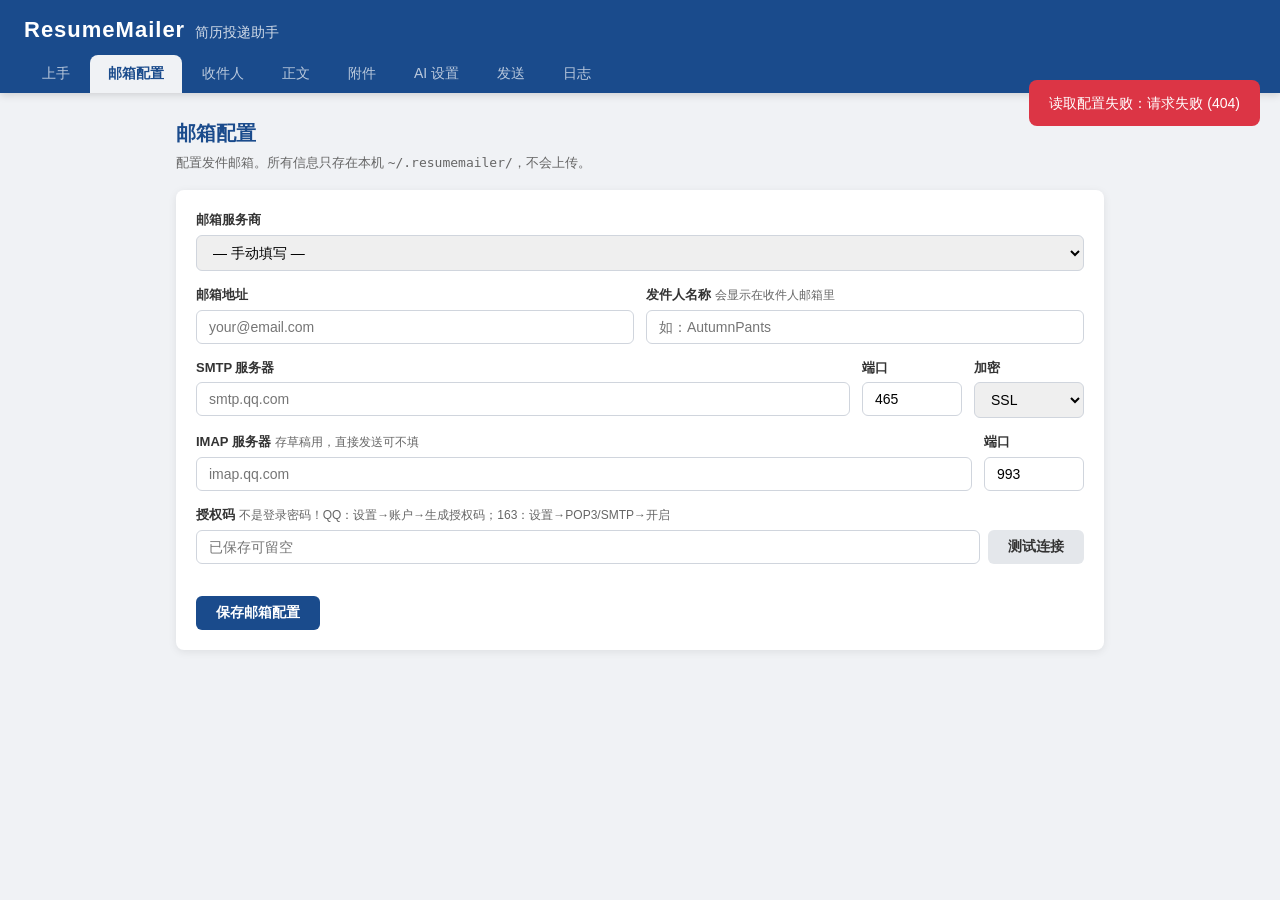
==== static/index.html @ fd08a56e "fix: 一格多邮箱自动拆分 + 覆盖前二次确认 + 版本号单一来源 - applyRecipients 统一拆分多邮箱单元格（AI/粘贴/手动），一行变多行独立发送 - 非追加模式下覆盖现有名单先确" ====
<!DOCTYPE html>
<html lang="zh-CN">
<head>
<meta charset="UTF-8">
<meta name="viewport" content="width=device-width, initial-scale=1.0">
<title>ResumeMailer · 简历投递助手</title>
<link rel="stylesheet" href="/static/style.css">
</head>
<body>
<div id="app">
  <header class="header">
    <div class="header-title">
      <h1>ResumeMailer</h1>
      <span class="subtitle">简历投递助手</span>
      <span class="version-tag" id="appVersion"></span>
    </div>
    <nav class="tabs" id="tabNav">
      <button class="tab" data-tab="guide">上手</button>
      <button class="tab active" data-tab="config">邮箱配置</button>
      <button class="tab" data-tab="recipients">收件人</button>
      <button class="tab" data-tab="body">正文</button>
      <button class="tab" data-tab="attachments">附件</button>
      <button class="tab" data-tab="ai">AI 设置</button>
      <button class="tab" data-tab="send">发送</button>
      <button class="tab" data-tab="logs">日志</button>
    </nav>
  </header>

  <main class="main">
    <!-- ═══ 0 上手引导 ═══ -->
    <section id="tab-guide" class="tab-content">
      <h2>三分钟上手</h2>
      <p class="desc"><strong>你只需要准备三样：收件人名单、一份简历、一段正文</strong>——表格、截图、聊天记录都可以，
        剩下的逐封填写、加附件、按节奏发送，交给它做完。</p>
      <div class="card">
        <div id="guideChecklist" class="guide-steps"><p class="tip">加载中…</p></div>
        <div class="form-actions" style="margin-top:16px;">
          <button class="btn btn-secondary" id="demoBtn">载入示例数据</button>
          <button class="btn btn-primary" id="dryBtn">试跑一遍（不发信）</button>
        </div>
        <p class="tip" id="guideTip" style="margin-top:8px;">示例用的是 example.com 保留域名，不会发给任何真人。</p>
      </div>

      <div class="card">
        <h3>容易踩的坑</h3>
        <details class="faq"><summary>授权码在哪里？和登录密码一样吗？</summary>
          <p>不一样，必须用授权码。QQ 邮箱：设置 → 账户 → 开启 SMTP → 生成授权码；163/126：设置 → POP3/SMTP/IMAP → 开启并设置授权码；Gmail：账号 → 安全性 → 应用专用密码；Outlook：账户 → 安全 → 应用密码。</p></details>
        <details class="faq"><summary>「存草稿」和「直接发送」有什么区别？</summary>
          <p>存草稿只是写进你邮箱的草稿箱，不会发出，可以在网页邮箱里逐封检查后再点发送；直接发送会立刻投递，无法撤回。第一次建议先存草稿。</p></details>
        <details class="faq"><summary>为什么发到一半停了？</summary>
          <p>常见三种：触发邮箱每日上限（QQ 个人约 50 封/天）、授权码失效、网络中断。失败的信不会记成「已投递」，修好后勾选「跳过已投递」重跑，只会补发失败的。</p></details>
        <details class="faq"><summary>会被当成垃圾邮件吗？</summary>
          <p>短时间大量同文邮件容易触发。建议降到 10 封/分钟、主题带姓名和岗位、别用「群发」「通知」这类词、别一次发几百封。</p></details>
        <details class="faq"><summary>表格里多加一列「岗位」能用在正文里吗？</summary>
          <p>能。除「公司名称 / 收件人邮箱 / 邮件主题」外的任何列都会变成变量，正文写 {岗位} 就替换成那一行的值。</p></details>
        <details class="faq"><summary>我的授权码会被上传吗？</summary>
          <p>不会。它只写在你电脑的 ~/.resumemailer/config.json（权限 600），程序直接连你自己的邮箱服务器。</p></details>
      </div>
    </section>

    <!-- ═══ 1 邮箱配置 ═══ -->
    <section id="tab-config" class="tab-content active">
      <h2>邮箱配置</h2>
      <p class="desc">配置发件邮箱。所有信息只存在本机 <code>~/.resumemailer/</code>，不会上传。</p>
      <div class="card">
        <div class="form-group">
          <label>邮箱服务商</label>
          <select id="emailPreset"><option value="">— 手动填写 —</option></select>
          <div class="tip" id="presetHint"></div>
        </div>
        <div class="form-row">
          <div class="form-group flex-1">
            <label>邮箱地址</label>
            <input type="email" id="emailAddr" placeholder="your@email.com" autocomplete="username">
          </div>
          <div class="form-group flex-1">
            <label>发件人名称 <span class="tip">会显示在收件人邮箱里</span></label>
            <input type="text" id="senderName" placeholder="如：AutumnPants">
          </div>
        </div>
        <div class="form-row">
          <div class="form-group flex-1">
            <label>SMTP 服务器</label>
            <input type="text" id="smtpHost" placeholder="smtp.qq.com">
          </div>
          <div class="form-group" style="width:100px">
            <label>端口</label>
            <input type="number" id="smtpPort" value="465">
          </div>
          <div class="form-group" style="width:110px">
            <label>加密</label>
            <select id="useSsl"><option value="true">SSL</option><option value="false">STARTTLS</option></select>
          </div>
        </div>
        <div class="form-row">
          <div class="form-group flex-1">
            <label>IMAP 服务器 <span class="tip">存草稿用，直接发送可不填</span></label>
            <input type="text" id="imapHost" placeholder="imap.qq.com">
          </div>
          <div class="form-group" style="width:100px">
            <label>端口</label>
            <input type="number" id="imapPort" value="993">
          </div>
        </div>
        <div class="form-group">
          <label>授权码 <span class="tip">不是登录密码！QQ：设置→账户→生成授权码；163：设置→POP3/SMTP→开启</span></label>
          <div class="input-with-btn">
            <input type="password" id="authCode" placeholder="已保存可留空" autocomplete="new-password">
            <button class="btn btn-secondary" id="testConnBtn">测试连接</button>
          </div>
          <div id="testResult" class="test-result"></div>
        </div>
        <div class="form-actions">
          <button class="btn btn-primary" id="saveEmailBtn">保存邮箱配置</button>
        </div>
      </div>
    </section>

    <!-- ═══ 2 收件人 ═══ -->
    <section id="tab-recipients" class="tab-content">
      <h2>收件人列表</h2>
      <div class="card">
        <p class="tip" id="aiStatusRecipients" style="margin-bottom:10px;"></p>

        <label class="checkbox-label" style="margin-bottom:10px;"><input type="checkbox" id="appendMode">
          新导入追加到现有名单（按邮箱去重），不再整批替换</label>

        <div class="sub-tabs">
          <button class="sub-tab active" data-method="excel">上传表格</button>
          <button class="sub-tab" data-method="images">截图 / 图片</button>
          <button class="sub-tab" data-method="paste">粘贴文字</button>
          <button class="sub-tab" data-method="ai">粘贴 AI 提取</button>
        </div>

        <div id="method-excel" class="method-panel active">
          <p class="desc">
            支持 .xlsx / .csv。表格里除了「公司名称、收件人邮箱、邮件主题」，多加的列（如「岗位」）会自动变成变量
            <a href="/api/template/download" class="link-btn" download>下载模板</a>
          </p>
          <div class="upload-zone" id="excelUploadZone">
            <p>点击或拖拽 Excel / CSV 到此处</p>
            <input type="file" accept=".xlsx,.xlsm,.csv,.txt" id="excelFileInput" hidden>
          </div>
        </div>

        <div id="method-paste" class="method-panel">
          <p class="desc">直接从 Excel 复制几行粘进来（含表头），或者一行一个邮箱。制表符分隔即可。</p>
          <textarea id="pasteInput" rows="6" placeholder="公司名称	收件人邮箱	岗位&#10;华泰资产	hr@htasset.com	量化研究&#10;中信证券	hr@citics.com	行研"></textarea>
          <div class="form-actions">
            <button class="btn btn-primary" id="pasteParseBtn">解析粘贴内容</button>
          </div>
        </div>

        <div id="method-images" class="method-panel">
          <p class="desc">招聘群聊天记录、岗位截图、表格照片都行。拖进来或用 ⌘V 直接粘贴截图；需要模型会看图（GPT-4o / Claude / qwen-vl-max / glm-4v-plus）。</p>
          <div class="upload-zone" id="imageUploadZone">
            <p>点击、拖拽或粘贴截图（最多 6 张）</p>
            <input type="file" accept="image/*" multiple id="imageInput" hidden>
          </div>
          <div id="imagePreview" class="image-grid"></div>
          <textarea id="imageHint" rows="2" placeholder="补充说明（可选）：如「只要邮箱，忽略宣讲会时间」「岗位按公司对应」"></textarea>
          <button class="btn btn-primary" id="imageParseBtn">识别截图里的收件人</button>
        </div>

        <div id="method-ai" class="method-panel">
          <p class="desc">把招聘信息/聊天记录粘进来，AI 提取公司、邮箱、岗位。邮箱不对的会标出来。</p>
          <textarea id="aiInput" rows="6" placeholder="示例：&#10;华泰资产 - 资产配置实习生 - hr@htasset.com&#10;中信证券 - 研究部实习生 - hr@citics.com"></textarea>
          <button class="btn btn-primary" id="aiFillBtn">AI 自动填充</button>
          <div id="aiFillResult"></div>
        </div>

        <div id="recipientTableWrapper" style="display:none;margin-top:16px;">
          <h3 style="display:flex;align-items:center;gap:8px;">收件人列表
            <span id="recipientCount" class="badge"></span>
            <span class="tip" id="recipientVars"></span></h3>
          <div class="table-wrap">
            <table id="recipientTable"><thead><tr>
              <th style="width:44px">#</th><th>公司名称</th><th>收件人邮箱</th><th>邮件主题</th><th>变量</th><th style="width:56px">操作</th>
            </tr></thead><tbody></tbody></table>
          </div>
          <p class="tip" style="margin-top:8px;">表格可直接修改，改完自动保存。邮箱一栏填错最致命，发送前请再核对一遍。</p>
          <div id="parseErrors" class="errors"></div>
        </div>
      </div>
    </section>

    <!-- ═══ 3 正文 ═══ -->
    <section id="tab-body" class="tab-content">
      <h2>邮件正文</h2>
      <div class="card">
        <details class="user-info-details" open>
          <summary>个人信息 <span class="tip">用于替换 {姓名} {学校} 等变量</span></summary>
          <div class="user-info-form">
            <div class="form-row">
              <div class="form-group flex-1"><label>姓名</label><input type="text" id="userName" placeholder="你的姓名"></div>
              <div class="form-group flex-1"><label>学校</label><input type="text" id="userSchool" placeholder="XX大学"></div>
            </div>
            <div class="form-row">
              <div class="form-group flex-1"><label>专业</label><input type="text" id="userMajor" placeholder="XX专业"></div>
              <div class="form-group flex-1"><label>年级</label><input type="text" id="userGrade" placeholder="如：27届 / 大三 / 研二"></div>
            </div>
            <div class="form-row">
              <div class="form-group flex-1"><label>电话</label><input type="text" id="userPhone" placeholder="手机号"></div>
              <div class="form-group flex-1"><label>邮箱</label><input type="email" id="userEmail" placeholder="联系邮箱"></div>
            </div>
            <div class="form-actions"><button class="btn btn-primary" id="saveUserInfoBtn">保存个人信息</button></div>
          </div>
        </details>

        <div class="form-group">
          <label>邮件主题 <span class="tip">表格里没填主题时用这个</span></label>
          <input type="text" id="subjectEditor" placeholder="实习申请-{姓名}-{学校}-{专业}">
        </div>

        <div class="body-layout">
          <div class="body-editor-col">
            <div class="form-group">
              <label>正文模板 <span class="tip">支持变量替换，可用变量见右侧</span></label>
              <textarea id="bodyEditor" rows="14"></textarea>
            </div>
            <div class="form-actions">
              <button class="btn btn-primary" id="saveBodyBtn">保存正文与主题</button>
            </div>
          </div>
          <div class="body-example-col">
            <div class="example-panel">
              <h4>参考示例</h4>
              <div class="example-body">尊敬的HR：

您好！

我是来自{学校} 27届 {专业}的{姓名}。看到贵司在招聘{岗位}，我符合相关要求，附上简历请查收，希望能获得实习机会。

电话/微信：{电话}
邮箱：{邮箱}</div>
              <p class="tip" style="margin-top:8px;">用 <code>{变量名}</code>自动替换为每封邮件对应的内容</p>
              <p class="tip">内置：<code>{公司名}</code> <code>{姓名}</code> <code>{学校}</code> <code>{专业}</code> <code>{年级}</code> <code>{电话}</code> <code>{邮箱}</code> <code>{技能}</code></p>
              <p class="tip" id="varHint"></p>
            </div>
          </div>
        </div>

        <hr class="divider">

        <h3>AI 辅助撰写</h3>
        <p class="desc">让 AI 改写正文。填入的信息会一起发给模型，改完点「使用此正文」再保存。</p>
        <p class="tip" id="aiStatusBody"></p>
        <div class="chat-box">
          <div class="chat-msgs" id="bodyChatMsgs">
            <div class="chat-msg assistant">你好！告诉我你想要什么样的正文，或者直接说「帮我写一封量化实习申请」。</div>
          </div>
          <div class="chat-input-row">
            <input type="text" id="bodyChatInput" placeholder="如：把正文改得更简短，突出量化经历" class="flex-1">
            <button class="btn btn-primary" id="bodyChatSend">发送</button>
          </div>
        </div>
      </div>
    </section>

    <!-- ═══ 4 附件 ═══ -->
    <section id="tab-attachments" class="tab-content">
      <h2>附件管理</h2>
      <p class="desc">附件会附在每一封邮件上。建议文件名写清身份，如「AutumnPants-简历-金融.pdf」。</p>
      <div class="card">
        <div class="upload-zone" id="attachUploadZone">
          <p>点击或拖拽文件到此处（单个 ≤ 25MB）</p>
          <input type="file" multiple id="attachFileInput" hidden>
        </div>
        <div id="attachList" class="file-list"></div>
      </div>
    </section>

    <!-- ═══ 5 AI 设置 ═══ -->
    <section id="tab-ai" class="tab-content">
      <h2>AI 设置</h2>
      <p class="desc">选提供商 → 粘贴 API Key，接口地址和模型都预填好了。AI 用来把截图/聊天记录变成收件人、改写求职信。</p>
      <div class="card">
        <div class="form-group">
          <label>模型提供商</label>
          <div id="aiProviderCards" class="provider-grid"></div>
        </div>
        <div class="form-row">
          <div class="form-group flex-1">
            <label>模型 <span class="tip" id="aiVisionHint"></span></label>
            <select id="aiModelSelect"></select>
            <input type="text" id="aiModelCustom" placeholder="自定义模型名" style="display:none;margin-top:8px;">
          </div>
          <div class="form-group flex-1">
            <label>API Key</label>
            <input type="password" id="aiKeyInput" placeholder="粘贴这里，保存过可留空" autocomplete="new-password">
          </div>
        </div>
        <div class="form-group" id="aiBaseUrlGroup" style="display:none;">
          <label>Base URL <span class="tip">OpenAI 兼容地址，形如 https://xxx/v1</span></label>
          <input type="text" id="aiBaseUrlInput" placeholder="https://api.example.com/v1">
        </div>
        <div class="test-result" id="aiTestResult" style="display:none;"></div>
        <div class="form-actions">
          <button class="btn btn-primary" id="saveAiBtn">保存 AI 配置</button>
          <button class="btn btn-secondary" id="testAiBtn">测试连接</button>
          <a class="ai-docs-link" id="aiDocsLink" href="#" target="_blank" rel="noopener" style="display:none;">去申请 Key</a>
        </div>
        <p class="tip" id="aiStatus" style="margin-top:10px;"></p>
      </div>

      <div class="card">
        <h3>AI 在这三处起作用</h3>
        <ul class="plain-list">
          <li><strong>截图 / 聊天记录 → 收件人</strong>：需要支持图片输入的模型</li>
          <li><strong>杂乱文字 → 公司、邮箱、岗位</strong>：任何模型都行</li>
          <li><strong>改写正文</strong>：保留 <code>{姓名}</code> <code>{公司名}</code> 这类变量</li>
        </ul>
        <p class="tip">不配 AI 也能正常用：表格导入、模板变量、批量发送都不依赖 AI。</p>
      </div>
    </section>

    <!-- ═══ 6 发送 ═══ -->
    <section id="tab-send" class="tab-content">
      <h2>预览 & 发送</h2>
      <div class="card">
        <div class="send-summary">
          <div class="stat"><span class="stat-label">收件人</span><span id="sendTotal" class="stat-value">0</span></div>
          <div class="stat"><span class="stat-label">附件</span><span id="sendAttachCount" class="stat-value">0</span></div>
          <div class="stat"><span class="stat-label">今日已发</span><span id="todaySent" class="stat-value">0</span></div>
          <div class="stat"><span class="stat-label">每日上限</span><span id="dailyInfo" class="stat-value">不限</span></div>
        </div>

        <div class="settings-row">
          <label>发送速度 <input type="number" id="rateInput" min="1" max="120" value="20"> 封/分钟</label>
          <label>每日上限 <input type="number" id="dailyLimitInput" min="0" max="1000" value="0"> 封 <span class="tip">0=不限</span></label>
          <label class="checkbox-label"><input type="checkbox" id="ccSelf"> 抄送自己一份</label>
          <button class="btn btn-secondary" id="saveSettingsBtn">保存设置</button>
        </div>

        <div id="preflight" class="preflight"></div>
        <div id="sendPreview" class="preview-area"></div>

        <div class="send-actions">
          <button class="btn btn-secondary" id="testBtn">先发给自己</button>
          <button class="btn btn-warning" id="draftBtn">全部存草稿</button>
          <button class="btn btn-danger" id="sendBtn">直接发送</button>
        </div>

        <div id="sendWarning" class="warning-overlay" style="display:none;">
          <div class="warning-box">
            <h2>直接发送确认</h2>
            <p>邮件发出<strong>无法撤回</strong>。确认这几点：</p>
            <ul>
              <li>收件人邮箱与主题已在预览里逐条看过</li>
              <li>附件是对的版本（不是上一版简历）</li>
              <li>已用「先发给自己」确认过排版</li>
            </ul>
            <p class="warning-step">输入「确认发送」继续：</p>
            <input type="text" id="warningInput" placeholder="确认发送">
            <div class="warning-actions">
              <button class="btn btn-secondary" id="warningCancel">取消</button>
              <button class="btn btn-danger" id="warningConfirm" disabled>确认发送</button>
            </div>
          </div>
        </div>

        <div id="sendProgress" class="progress-area" style="display:none;">
          <div class="progress-head">
            <span id="progressText">准备中…</span>
            <button class="btn btn-secondary" id="cancelBtn" style="display:none;">停止</button>
          </div>
          <div class="progress-bar-bg"><div class="progress-bar-fill" id="progressFill" style="width:0%"></div></div>
          <div class="progress-log" id="progressLog"></div>
        </div>

        <div id="sendResult" style="display:none;">
          <h3>发送结果</h3>
          <div class="result-summary" id="resultSummary"></div>
          <div class="form-actions"><button class="btn btn-secondary" id="exportBtn">导出投递记录</button></div>
          <div class="table-wrap"><table id="resultTable"><thead><tr>
            <th>公司</th><th>邮箱</th><th>主题</th><th>状态</th><th>备注</th>
          </tr></thead><tbody></tbody></table></div>
        </div>
      </div>
    </section>

    <!-- ═══ 6 投递记录 ═══ -->
    <section id="tab-logs" class="tab-content">
      <h2>投递记录</h2>

      <div class="card">
        <div class="form-actions">
          <button class="btn btn-primary" id="scanBtn">检查退信与回复</button>
          <button class="btn btn-secondary" id="refreshLogsBtn">刷新</button>
          <button class="btn btn-secondary" id="exportLogsBtn">导出 Excel</button>
          <button class="btn btn-danger" id="clearLogsBtn">清空日志</button>
        </div>
        <p class="tip" id="scanInfo">还没检查过收件箱。点「检查退信与回复」会读取最近 14 天的邮件（只读，不会改成已读）。</p>

        <div class="send-summary" style="margin-top:14px;">
          <div class="stat"><span class="stat-label">已投递</span><span class="stat-value" id="statSent">0</span></div>
          <div class="stat"><span class="stat-label">已回复</span><span class="stat-value" id="statReplied">0</span></div>
          <div class="stat"><span class="stat-label">退信</span><span class="stat-value" id="statBounced">0</span></div>
        </div>

        <div class="table-wrap"><table id="contactTable"><thead><tr>
          <th>公司</th><th>邮箱</th><th>最近投递</th><th>状态</th><th>备注</th>
        </tr></thead><tbody></tbody></table></div>
        <p class="tip" style="margin-top:8px;">退信地址会在下次发送时自动跳过；想强制重试，勾选「忽略退信记录」再发。回复只按发件地址匹配，自动回复也算。</p>
        <label class="checkbox-label" style="margin-top:6px;"><input type="checkbox" id="includeDead"> 忽略退信记录（强制重发到死地址）</label>
      </div>

      <div class="card">
        <h3>发送日志</h3>
        <div class="table-wrap"><table id="logTable"><thead><tr>
          <th>时间</th><th>公司</th><th>邮箱</th><th>主题</th><th>方式</th><th>结果</th><th>备注</th>
        </tr></thead><tbody></tbody></table></div>
      </div>
    </section>
  </main>
</div>

<div id="toast" class="toast"></div>
<script src="/static/app.js"></script>
</body>
</html>
---- static/style.css ----
/* ResumeMailer · 简历投递助手 */
:root {
  --primary: #1A4B8C;
  --primary-hover: #153d73;
  --accent: #E86C00;
  --danger: #dc3545;
  --danger-hover: #c82333;
  --warning: #e86c00;
  --bg: #f0f2f5;
  --card: #ffffff;
  --text: #333333;
  --text-secondary: #666666;
  --border: #d0d5dd;
  --shadow: 0 2px 8px rgba(0,0,0,0.08);
  --radius: 8px;
}

* { box-sizing: border-box; margin: 0; padding: 0; }
body { font-family: -apple-system, BlinkMacSystemFont, "Segoe UI", "PingFang SC", "Microsoft YaHei", sans-serif; background: var(--bg); color: var(--text); line-height: 1.6; }

/* Header */
.header {
  background: var(--primary); color: #fff; padding: 12px 24px 0; position: sticky; top: 0; z-index: 100; box-shadow: 0 2px 8px rgba(0,0,0,0.15);
}
.header-title { display: flex; align-items: baseline; gap: 10px; margin-bottom: 8px; }
.header-title h1 { font-size: 22px; font-weight: 700; letter-spacing: 1px; }
.header-title .subtitle { font-size: 14px; opacity: 0.8; }

/* Tabs */
.tabs { display: flex; gap: 2px; overflow-x: auto; }
.tab { background: transparent; border: none; color: rgba(255,255,255,0.7); padding: 10px 18px; cursor: pointer; font-size: 14px; border-radius: 8px 8px 0 0; transition: all 0.2s; white-space: nowrap; }
.tab:hover { background: rgba(255,255,255,0.1); color: #fff; }
.tab.active { background: var(--bg); color: var(--primary); font-weight: 600; }

/* Main */
.main { max-width: 960px; margin: 0 auto; padding: 24px 16px 60px; }
.tab-content { display: none; }
.tab-content.active { display: block; }

/* Cards */
.card { background: var(--card); border-radius: var(--radius); padding: 20px; box-shadow: var(--shadow); margin-bottom: 16px; }
h2 { font-size: 20px; margin-bottom: 4px; color: var(--primary); }
h3 { font-size: 16px; margin-bottom: 8px; }
.desc { color: var(--text-secondary); font-size: 13px; margin-bottom: 16px; }

/* Form */
.form-group { margin-bottom: 14px; }
.form-group label { display: block; font-size: 13px; font-weight: 600; margin-bottom: 4px; color: var(--text); }
.form-group .tip { font-weight: 400; color: var(--text-secondary); font-size: 12px; }
.form-row { display: flex; gap: 12px; }
.flex-1 { flex: 1; }
input[type="text"], input[type="email"], input[type="password"], input[type="number"], select, textarea {
  width: 100%; padding: 8px 12px; border: 1px solid var(--border); border-radius: 6px; font-size: 14px; outline: none; transition: border 0.2s; font-family: inherit;
}
input:focus, select:focus, textarea:focus { border-color: var(--primary); box-shadow: 0 0 0 3px rgba(26,75,140,0.1); }
textarea { resize: vertical; min-height: 80px; }
.input-with-btn { display: flex; gap: 8px; }
.input-with-btn input { flex: 1; }
.test-result { font-size: 13px; margin-top: 6px; padding: 6px 10px; border-radius: 4px; }
.test-result.success { background: #e8f5e9; color: #2e7d32; }
.test-result.error { background: #fbe9e7; color: #c62828; }

/* Buttons */
.btn { padding: 8px 20px; border: none; border-radius: 6px; font-size: 14px; cursor: pointer; transition: all 0.2s; font-weight: 600; white-space: nowrap; }
.btn-primary { background: var(--primary); color: #fff; }
.btn-primary:hover { background: var(--primary-hover); }
.btn-secondary { background: #e4e7eb; color: var(--text); }
.btn-secondary:hover { background: #d0d5dd; }
.btn-danger { background: var(--danger); color: #fff; }
.btn-danger:hover { background: var(--danger-hover); }
.btn-warning { background: var(--accent); color: #fff; }
.btn-warning:hover { background: #d46100; }
.btn:disabled { opacity: 0.5; cursor: not-allowed; }
.form-actions { display: flex; gap: 8px; margin-top: 12px; flex-wrap: wrap; }

/* Sub-tabs */
.sub-tabs { display: flex; gap: 4px; margin-bottom: 16px; }
.sub-tab { background: #f0f2f5; border: 1px solid var(--border); padding: 6px 16px; border-radius: 6px; cursor: pointer; font-size: 13px; transition: all 0.2s; }
.sub-tab.active { background: var(--primary); color: #fff; border-color: var(--primary); }
.method-panel { display: none; }
.method-panel.active { display: block; }

/* Upload zone */
.upload-zone { border: 2px dashed var(--border); border-radius: var(--radius); padding: 32px; text-align: center; cursor: pointer; transition: all 0.2s; background: #fafbfc; }
.upload-zone:hover, .upload-zone.dragover { border-color: var(--primary); background: #eef3fa; }
.upload-zone p { font-size: 15px; color: var(--text-secondary); }

/* AI mini config */
.ai-config-mini { display: flex; gap: 8px; margin-bottom: 12px; flex-wrap: wrap; }
.ai-config-mini select { width: auto; min-width: 120px; }
.ai-config-mini input { width: auto; min-width: 160px; flex: 1; }

/* Table */
.table-wrap { overflow-x: auto; }
table { width: 100%; border-collapse: collapse; font-size: 13px; }
table th { background: var(--primary); color: #fff; padding: 8px 10px; text-align: left; font-weight: 600; white-space: nowrap; }
table td { padding: 8px 10px; border-bottom: 1px solid #eee; }
table tr:hover td { background: #f5f8fc; }
.badge { background: var(--primary); color: #fff; padding: 2px 10px; border-radius: 12px; font-size: 12px; }
.errors { color: var(--danger); font-size: 13px; margin-top: 8px; }
.errors p { padding: 4px 0; }

/* Chat box */
.chat-box { border: 1px solid var(--border); border-radius: var(--radius); overflow: hidden; }
.chat-msgs { max-height: 300px; overflow-y: auto; padding: 12px; background: #fafbfc; }
.chat-msg { margin-bottom: 10px; padding: 8px 14px; border-radius: 12px; font-size: 14px; line-height: 1.5; max-width: 85%; }
.chat-msg.assistant { background: #eef3fa; color: var(--text); align-self: flex-start; }
.chat-msg.user { background: var(--primary); color: #fff; align-self: flex-end; margin-left: auto; }
.chat-msg.error { background: #fbe9e7; color: var(--danger); }
.chat-input-row { display: flex; gap: 8px; padding: 10px; border-top: 1px solid var(--border); background: #fff; }
.chat-input-row input { flex: 1; }

/* File list */
.file-list { margin-top: 12px; }
.file-item { display: flex; align-items: center; justify-content: space-between; padding: 8px 12px; background: #fafbfc; border: 1px solid #eee; border-radius: 6px; margin-bottom: 6px; }
.file-item .file-name { font-size: 13px; }
.file-item .file-del { color: var(--danger); cursor: pointer; font-size: 12px; }

/* Send */
.send-summary { display: flex; gap: 24px; margin-bottom: 16px; flex-wrap: wrap; }
.stat { background: #f5f8fc; padding: 12px 20px; border-radius: var(--radius); text-align: center; min-width: 100px; }
.stat-label { display: block; font-size: 12px; color: var(--text-secondary); }
.stat-value { display: block; font-size: 22px; font-weight: 700; color: var(--primary); }
.send-actions { display: flex; gap: 8px; margin: 16px 0; flex-wrap: wrap; }

/* Preview */
.preview-area { background: #fafbfc; border: 1px solid var(--border); border-radius: var(--radius); padding: 16px; margin-bottom: 12px; min-height: 100px; max-height: 400px; overflow-y: auto; }
.preview-nav { display: flex; align-items: center; justify-content: center; gap: 16px; margin-bottom: 12px; }
.preview-nav button { background: var(--primary); color: #fff; border: none; width: 32px; height: 32px; border-radius: 50%; cursor: pointer; font-size: 16px; }
.preview-subject { font-size: 15px; font-weight: 600; margin-bottom: 8px; color: var(--primary); }
.preview-to { font-size: 13px; color: var(--text-secondary); margin-bottom: 12px; }
.preview-body { font-size: 14px; white-space: pre-wrap; line-height: 1.7; }

/* Warning overlay */
.warning-overlay { position: fixed; inset: 0; background: rgba(0,0,0,0.5); display: flex; align-items: center; justify-content: center; z-index: 1000; }
.warning-box { background: #fff; border-radius: 12px; padding: 32px; max-width: 480px; width: 90%; box-shadow: 0 8px 32px rgba(0,0,0,0.2); }
.warning-box h2 { color: var(--danger); }
.warning-box ul { margin: 12px 0; padding-left: 20px; font-size: 14px; }
.warning-box ul li { margin: 4px 0; }
.warning-step { font-size: 14px; font-weight: 600; margin: 12px 0 6px; }
.warning-box input { margin-bottom: 12px; }
.warning-actions { display: flex; gap: 8px; justify-content: flex-end; }

/* Progress */
.progress-area { margin: 16px 0; }
.progress-bar-bg { height: 8px; background: #e0e0e0; border-radius: 4px; overflow: hidden; }
.progress-bar-fill { height: 100%; background: linear-gradient(90deg, var(--primary), #4a90d9); border-radius: 4px; transition: width 0.3s; }
.progress-log { max-height: 200px; overflow-y: auto; margin-top: 8px; font-size: 12px; }
.progress-log p { padding: 2px 0; }
.progress-log p.success { color: #2e7d32; }
.progress-log p.error { color: var(--danger); }

/* Result */
.result-summary { margin: 12px 0; padding: 12px; border-radius: var(--radius); font-size: 15px; font-weight: 600; }

/* Toast */
.toast { position: fixed; top: 80px; right: 20px; padding: 12px 20px; border-radius: 8px; color: #fff; font-size: 14px; z-index: 2000; opacity: 0; transition: opacity 0.3s; pointer-events: none; }
.toast.show { opacity: 1; }
.toast.success { background: #2e7d32; }
.toast.error { background: var(--danger); }
.toast.info { background: var(--primary); }

/* Link button */
.link-btn { display: inline-block; padding: 6px 14px; background: var(--primary); color: #fff; text-decoration: none; border-radius: 6px; font-size: 13px; margin-left: 8px; }
.link-btn:hover { background: var(--primary-hover); }

/* Body layout: editor + example side by side */
.body-layout { display: flex; gap: 20px; }
.body-editor-col { flex: 3; min-width: 0; }
.body-example-col { flex: 2; min-width: 240px; }
.example-panel { background: #f8f9fb; border: 1px solid #e0e4e8; border-radius: var(--radius); padding: 14px; }
.example-panel h4 { margin: 0 0 8px; font-size: 14px; color: var(--primary); }
.example-body { font-size: 13px; line-height: 1.7; white-space: pre-wrap; color: #555; background: #fff; padding: 12px; border-radius: 4px; border: 1px solid #eee; }
.example-body code { background: #f0f0f0; padding: 1px 4px; border-radius: 3px; font-size: 12px; }
.example-panel .tip { font-size: 12px; color: var(--text-secondary); }
.example-panel .tip code { background: #e8ecf1; padding: 1px 5px; border-radius: 3px; font-size: 11px; color: var(--primary); }

/* Divider */
.divider { border: none; border-top: 1px solid var(--border); margin: 20px 0; }

/* User info details */
.user-info-details { margin-bottom: 16px; background: #f8f9fb; border: 1px solid #e0e4e8; border-radius: var(--radius); padding: 12px; }
.user-info-details summary { cursor: pointer; font-weight: 600; font-size: 14px; color: var(--primary); }
.user-info-details summary .tip { font-weight: 400; font-size: 12px; color: var(--text-secondary); }
.user-info-form { margin-top: 12px; }

/* Responsive */
@media (max-width: 768px) {
  .body-layout { flex-direction: column; }
}
@media (max-width: 640px) {
  .header { padding: 10px 12px 0; }
  .tabs { gap: 0; }
  .tab { padding: 8px 12px; font-size: 13px; }
  .form-row { flex-direction: column; gap: 0; }
  .form-group[style*="width:100px"] { width: 100% !important; }
  .send-summary { gap: 12px; }
  .stat { flex: 1; min-width: 80px; }
}

/* ── v2: 预检 / 设置 / 可编辑表格 ── */
.tip { color: var(--text-secondary); font-size: 12px; }
.settings-row { display: flex; gap: 16px; align-items: center; flex-wrap: wrap; background: #f8f9fb; border: 1px solid #e0e4e8; border-radius: var(--radius); padding: 10px 14px; margin-bottom: 14px; font-size: 13px; }
.settings-row label { display: flex; align-items: center; gap: 6px; font-weight: 600; color: #444; }
.settings-row input[type="number"] { width: 78px; padding: 4px 8px; }
.checkbox-label { display: inline-flex; align-items: center; gap: 6px; font-weight: 500; cursor: pointer; font-size: 13px; }
.checkbox-label input { width: auto; }
.preflight { display: flex; flex-direction: column; gap: 6px; margin-bottom: 12px; }
.preflight:empty { display: none; }
.pre-line { font-size: 13px; line-height: 1.55; padding: 7px 12px; border-radius: 6px; border-left: 3px solid transparent; }
.pre-error { background: #fdecea; border-color: #b3261e; color: #8c1d18; }
.pre-warn { background: #fff7e6; border-color: var(--accent); color: #8a4b00; }
.pre-info { background: #eef3fa; border-color: var(--primary); color: var(--primary); }
.preview-card { background: #fff; border: 1px solid #e8edf5; border-radius: var(--radius); padding: 12px 14px; margin-bottom: 10px; }
.preview-card:last-of-type { margin-bottom: 0; }
.chip { display: inline-block; background: #eef3fa; color: var(--primary); border-radius: 4px; padding: 1px 6px; font-size: 11px; margin: 1px 2px; white-space: nowrap; }
.chip-cell { max-width: 200px; }
.cell-input { border: 1px solid transparent; background: transparent; padding: 4px 6px; font-size: 13px; border-radius: 4px; width: 100%; font-family: inherit; }
.cell-input:hover { border-color: var(--border); background: #fff; }
.cell-input:focus { border-color: var(--primary); background: #fff; box-shadow: none; }
.btn-xs { padding: 4px 10px; font-size: 12px; }
.progress-head { display: flex; justify-content: space-between; align-items: center; margin-bottom: 6px; font-size: 13px; }
.file-check { display: flex; align-items: center; gap: 8px; cursor: pointer; flex: 1; }
.file-check input { width: 16px; height: 16px; }
.warn-line { color: #8a4b00; }

/* ── v3: 上手引导 ── */
.guide-steps { display: flex; flex-direction: column; gap: 8px; }
.guide-step { display: flex; align-items: center; gap: 12px; padding: 10px 14px; border: 1px solid #e8edf5; border-radius: var(--radius); background: #fafbfc; }
.guide-step.done { background: #f4f9f4; border-color: #cfe8d5; }
.gs-num { width: 26px; height: 26px; flex: none; border-radius: 50%; background: #e4e7eb; color: #555; font-size: 13px; font-weight: 700; display: flex; align-items: center; justify-content: center; }
.guide-step.done .gs-num { background: #2e7d32; color: #fff; }
.gs-body { flex: 1; min-width: 0; }
.gs-title { font-size: 14px; font-weight: 600; color: var(--text); }
.gs-hint { font-size: 12px; color: var(--text-secondary); margin-top: 2px; }
.gs-badge { display: inline-block; font-size: 11px; font-weight: 500; color: #2e7d32; background: #e8f5e9; border-radius: 10px; padding: 1px 8px; margin-left: 6px; }
.faq { border-bottom: 1px solid #eef1f5; padding: 6px 0; }
.faq:last-child { border-bottom: none; }
.faq summary { cursor: pointer; font-size: 14px; font-weight: 600; color: var(--primary); padding: 4px 0; }
.faq p { font-size: 13px; color: #555; line-height: 1.75; margin: 6px 0 4px; }
@media (max-width: 640px) { .guide-step { align-items: flex-start; flex-wrap: wrap; } .gs-body { flex: 1 1 60%; } }
.image-grid { display: flex; flex-wrap: wrap; gap: 10px; margin: 10px 0; }
.image-thumb { position: relative; width: 112px; height: 80px; border: 1px solid var(--border); border-radius: 6px; overflow: hidden; background: #fff; }
.image-thumb img { width: 100%; height: 100%; object-fit: cover; display: block; }
.thumb-del { position: absolute; top: 2px; right: 2px; width: 20px; height: 20px; border: none; border-radius: 50%; background: rgba(0,0,0,0.55); color: #fff; cursor: pointer; font-size: 13px; line-height: 1; }

/* ── v5: AI 设置 ── */
.provider-grid { display: grid; grid-template-columns: repeat(4, minmax(0, 1fr)); gap: 8px; }
@media (max-width: 780px) { .provider-grid { grid-template-columns: repeat(2, minmax(0, 1fr)); } }
.provider-card { border: 1px solid var(--border); border-radius: var(--radius); padding: 10px 12px; cursor: pointer; background: #fafbfc; transition: all 0.15s; }
.provider-card:hover { border-color: var(--primary); background: #eef3fa; }
.provider-card.active { border-color: var(--primary); background: #eef3fa; box-shadow: 0 0 0 2px rgba(26,75,140,0.12); }
.pv-name { font-size: 13px; font-weight: 600; color: var(--text); }
.pv-tag { display: inline-block; margin-top: 4px; font-size: 11px; color: #2e7d32; background: #e8f5e9; border-radius: 10px; padding: 1px 8px; }
.plain-list { margin: 8px 0 8px 18px; font-size: 13px; color: #444; line-height: 1.8; }
.plain-list code { background: #eef3fa; padding: 1px 5px; border-radius: 3px; font-size: 12px; color: var(--primary); }

.status-dot { display: inline-block; width: 7px; height: 7px; border-radius: 50%; margin-right: 6px; vertical-align: middle; background: #9aa7b6; }
.status-dot.replied { background: #2e7d32; }
.status-dot.bounced { background: #b3261e; }
.status-dot.sent { background: #1A4B8C; }
.status-dot.draft { background: #8a6d3b; }
.status-dot.dry { background: #6b7a90; }
.status-dot.skipped { background: #c08a2e; }
.status-dot.failed { background: #b3261e; }
.log-label { font-size: 12px; color: #5a6b80; margin-right: 4px; }
.preview-card.preview-bad { border-color: #e6b3ae; background: #fdf6f5; }
.preview-error { font-size: 12px; color: #b3261e; margin: 4px 0 6px; }
.ai-docs-link { align-self: center; font-size: 13px; color: var(--primary); text-decoration: underline; text-underline-offset: 3px; }

.version-tag { font-size: 12px; color: rgba(255,255,255,0.65); margin-left: 8px; align-self: flex-end; padding-bottom: 2px; }
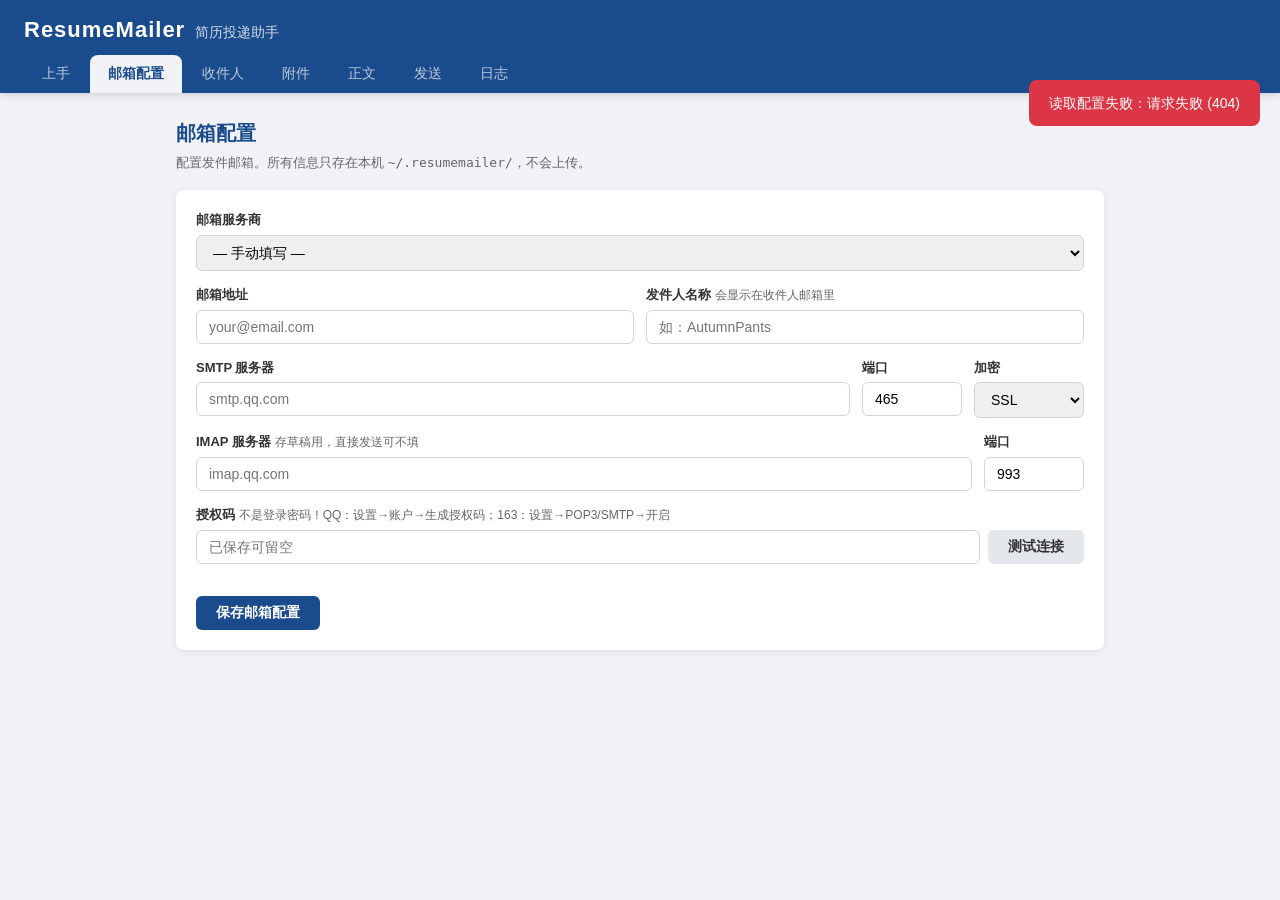
==== commit 2a21a425: "feat: 收件人拆成手动/AI 两个入口，AI 有了 soul，附件页放真实投递截图 - 收件人：手动（Excel 模板下载/上传，不走 AI）+ AI（截图/PDF/Word/Excel/文本 →" ====
--- a/static/index.html
+++ b/static/index.html
@@ -18,9 +18,8 @@
       <button class="tab" data-tab="guide">上手</button>
       <button class="tab active" data-tab="config">邮箱配置</button>
       <button class="tab" data-tab="recipients">收件人</button>
+      <button class="tab" data-tab="attachments">附件</button>
       <button class="tab" data-tab="body">正文</button>
-      <button class="tab" data-tab="attachments">附件</button>
-      <button class="tab" data-tab="ai">AI 设置</button>
       <button class="tab" data-tab="send">发送</button>
       <button class="tab" data-tab="logs">日志</button>
     </nav>
@@ -51,6 +50,10 @@
           <p>常见三种：触发邮箱每日上限（QQ 个人约 50 封/天）、授权码失效、网络中断。失败的信不会记成「已投递」，修好后勾选「跳过已投递」重跑，只会补发失败的。</p></details>
         <details class="faq"><summary>会被当成垃圾邮件吗？</summary>
           <p>短时间大量同文邮件容易触发。建议降到 10 封/分钟、主题带姓名和岗位、别用「群发」「通知」这类词、别一次发几百封。</p></details>
+        <details class="faq"><summary>没有 Excel，只有截图或 PDF 怎么办？</summary>
+          <p>「收件人 → AI 输入」把文件拖进去就行：截图、PDF、Word、Excel、聊天记录都能读。一份材料里有多家公司会被拆成多条，没有邮箱的公司也会列出来标出来让你补。前提是先接上 AI（选一个提供商、粘一次 Key）。</p></details>
+        <details class="faq"><summary>AI 会看到我的简历吗？</summary>
+          <p>只有你点「从简历自动填写」时，那份简历的文字才会发给你自己选的那家模型（DeepSeek / ChatGPT / Claude…）。不点就不上传，本程序自己的服务器也不保存任何内容。</p></details>
         <details class="faq"><summary>表格里多加一列「岗位」能用在正文里吗？</summary>
           <p>能。除「公司名称 / 收件人邮箱 / 邮件主题」外的任何列都会变成变量，正文写 {岗位} 就替换成那一行的值。</p></details>
         <details class="faq"><summary>我的授权码会被上传吗？</summary>
@@ -118,58 +121,123 @@
 
     <!-- ═══ 2 收件人 ═══ -->
     <section id="tab-recipients" class="tab-content">
-      <h2>收件人列表</h2>
-      <div class="card">
-        <p class="tip" id="aiStatusRecipients" style="margin-bottom:10px;"></p>
-
-        <label class="checkbox-label" style="margin-bottom:10px;"><input type="checkbox" id="appendMode">
-          新导入追加到现有名单（按邮箱去重），不再整批替换</label>
-
-        <div class="sub-tabs">
-          <button class="sub-tab active" data-method="excel">上传表格</button>
-          <button class="sub-tab" data-method="images">截图 / 图片</button>
-          <button class="sub-tab" data-method="paste">粘贴文字</button>
-          <button class="sub-tab" data-method="ai">粘贴 AI 提取</button>
-        </div>
-
-        <div id="method-excel" class="method-panel active">
-          <p class="desc">
-            支持 .xlsx / .csv。表格里除了「公司名称、收件人邮箱、邮件主题」，多加的列（如「岗位」）会自动变成变量
-            <a href="/api/template/download" class="link-btn" download>下载模板</a>
-          </p>
-          <div class="upload-zone" id="excelUploadZone">
-            <p>点击或拖拽 Excel / CSV 到此处</p>
-            <input type="file" accept=".xlsx,.xlsm,.csv,.txt" id="excelFileInput" hidden>
-          </div>
-        </div>
-
-        <div id="method-paste" class="method-panel">
-          <p class="desc">直接从 Excel 复制几行粘进来（含表头），或者一行一个邮箱。制表符分隔即可。</p>
-          <textarea id="pasteInput" rows="6" placeholder="公司名称	收件人邮箱	岗位&#10;华泰资产	hr@htasset.com	量化研究&#10;中信证券	hr@citics.com	行研"></textarea>
+      <h2>收件人</h2>
+
+      <div class="entry-switch">
+        <button class="entry-card active" data-entry="manual">
+          <span class="entry-title">手动输入</span>
+          <span class="entry-desc">下载 Excel 模板，填好传回来。全程不经过 AI、不用配 Key，快且可核对。</span>
+          <span class="entry-radio" aria-hidden="true"></span>
+        </button>
+        <button class="entry-card" data-entry="ai">
+          <span class="entry-title">AI 输入</span>
+          <span class="entry-desc">截图、PDF、Word、聊天记录、表格直接丢进来，AI 自己找公司、邮箱、岗位。</span>
+          <span class="entry-radio" aria-hidden="true"></span>
+        </button>
+      </div>
+
+      <div id="entry-manual" class="entry-panel active">
+        <div class="card">
+          <div class="step-row">
+            <span class="step-num">1</span>
+            <div class="step-body">
+              <p class="step-title">下载模板，按列填</p>
+              <p class="desc">必填两列：公司名称、收件人邮箱。邮件主题可留空（用正文页的主题模板）。
+                多加的列（岗位、城市、HR）会自动变成变量，正文里写 <code>{岗位}</code> 就能用。</p>
+              <a href="/api/template/download" class="btn btn-primary" download>下载 Excel 模板</a>
+            </div>
+          </div>
+          <div class="step-row">
+            <span class="step-num">2</span>
+            <div class="step-body">
+              <p class="step-title">填好之后传回来</p>
+              <div class="upload-zone" id="excelUploadZone">
+                <p>点击或拖拽 Excel / CSV 到此处</p>
+                <input type="file" accept=".xlsx,.xlsm,.csv,.txt" id="excelFileInput" hidden>
+              </div>
+            </div>
+          </div>
+
+          <details class="mini-details">
+            <summary>没有 Excel？直接把几行粘进来也行</summary>
+            <p class="desc">从 Excel 复制（含表头）或一行一个邮箱，制表符分隔。</p>
+            <textarea id="pasteInput" rows="5" placeholder="公司名称	收件人邮箱	岗位&#10;华泰资产	hr@htasset.com	量化研究&#10;中信证券	hr@citics.com	行研"></textarea>
+            <div class="form-actions">
+              <button class="btn btn-secondary" id="pasteParseBtn">解析粘贴内容</button>
+            </div>
+          </details>
+        </div>
+      </div>
+
+      <div id="entry-ai" class="entry-panel">
+        <div class="card ai-setup-card">
+          <details id="aiSetup" open>
+            <summary>
+              <span class="setup-title">1. 接上 AI</span>
+              <span class="tip" id="aiStatusRecipients"></span>
+              <span class="setup-hint">只需配一次，以后直接丢文件</span>
+            </summary>
+          <div id="aiProviderCards" class="provider-grid" style="margin-top:12px;"></div>
+          <div class="form-row" style="margin-top:12px;">
+            <div class="form-group flex-1">
+              <label>模型 <span class="tip" id="aiVisionHint"></span></label>
+              <select id="aiModelSelect"></select>
+              <input type="text" id="aiModelCustom" placeholder="自定义模型名" style="display:none;margin-top:8px;">
+            </div>
+            <div class="form-group flex-1">
+              <label>API Key</label>
+              <input type="password" id="aiKeyInput" placeholder="粘贴这里，保存过可留空" autocomplete="new-password">
+            </div>
+          </div>
+          <div class="form-group" id="aiBaseUrlGroup" style="display:none;">
+            <label>Base URL <span class="tip">OpenAI 兼容地址，形如 https://xxx/v1</span></label>
+            <input type="text" id="aiBaseUrlInput" placeholder="https://api.example.com/v1">
+          </div>
+          <div class="test-result" id="aiTestResult" style="display:none;"></div>
           <div class="form-actions">
-            <button class="btn btn-primary" id="pasteParseBtn">解析粘贴内容</button>
-          </div>
-        </div>
-
-        <div id="method-images" class="method-panel">
-          <p class="desc">招聘群聊天记录、岗位截图、表格照片都行。拖进来或用 ⌘V 直接粘贴截图；需要模型会看图（GPT-4o / Claude / qwen-vl-max / glm-4v-plus）。</p>
-          <div class="upload-zone" id="imageUploadZone">
-            <p>点击、拖拽或粘贴截图（最多 6 张）</p>
-            <input type="file" accept="image/*" multiple id="imageInput" hidden>
-          </div>
-          <div id="imagePreview" class="image-grid"></div>
-          <textarea id="imageHint" rows="2" placeholder="补充说明（可选）：如「只要邮箱，忽略宣讲会时间」「岗位按公司对应」"></textarea>
-          <button class="btn btn-primary" id="imageParseBtn">识别截图里的收件人</button>
-        </div>
-
-        <div id="method-ai" class="method-panel">
-          <p class="desc">把招聘信息/聊天记录粘进来，AI 提取公司、邮箱、岗位。邮箱不对的会标出来。</p>
-          <textarea id="aiInput" rows="6" placeholder="示例：&#10;华泰资产 - 资产配置实习生 - hr@htasset.com&#10;中信证券 - 研究部实习生 - hr@citics.com"></textarea>
-          <button class="btn btn-primary" id="aiFillBtn">AI 自动填充</button>
-          <div id="aiFillResult"></div>
-        </div>
-
-        <div id="recipientTableWrapper" style="display:none;margin-top:16px;">
+            <button class="btn btn-primary" id="saveAiBtn">保存 AI 配置</button>
+            <button class="btn btn-secondary" id="testAiBtn">测试连接</button>
+            <a class="ai-docs-link" id="aiDocsLink" href="#" target="_blank" rel="noopener" style="display:none;">去申请 Key</a>
+          </div>
+          <p class="tip" id="aiStatus" style="margin-top:10px;"></p>
+
+          <details class="soul-details">
+            <summary>AI 按什么规则读你的材料</summary>
+            <pre id="soulPreview" class="soul-text">加载中…</pre>
+          </details>
+          </details>
+        </div>
+
+        <div class="card">
+          <div class="card-head">
+            <h3>2. 把这些文件丢进来</h3>
+            <span class="tip">最多 6 个 · 单个 ≤12MB</span>
+          </div>
+          <div class="upload-zone" id="aiUploadZone">
+            <p>拖进来，或点击选择：截图、PDF、Word、Excel、文本都行</p>
+            <p class="tip">也可以直接 ⌘V 粘贴截图</p>
+            <input type="file" multiple id="aiFileInput" hidden>
+          </div>
+          <div id="aiFileList" class="file-list"></div>
+          <details class="mini-details">
+            <summary>没有文件？直接粘一段文字</summary>
+            <textarea id="aiText" rows="5" placeholder="如：华泰证券量化组在招实习生，简历发 hr@htsc.com，主题写「姓名-学校-量化」"></textarea>
+          </details>
+          <div class="form-group" style="margin-top:10px;">
+            <label>补充说明 <span class="tip">可选，写清楚你只要什么</span></label>
+            <input type="text" id="aiHint" placeholder="如：只要上海的机会，忽略宣讲会时间">
+          </div>
+          <div class="form-actions">
+            <button class="btn btn-primary" id="aiParseBtn">让 AI 读这些材料</button>
+          </div>
+          <div id="aiParseResult" class="parse-result"></div>
+        </div>
+      </div>
+
+      <p class="tip import-note">新导入会按邮箱自动合并：同一个邮箱不会重复，已有的行保留不动。</p>
+
+      <div id="recipientTableWrapper" style="display:none;">
+        <div class="card">
           <h3 style="display:flex;align-items:center;gap:8px;">收件人列表
             <span id="recipientCount" class="badge"></span>
             <span class="tip" id="recipientVars"></span></h3>
@@ -203,7 +271,11 @@
               <div class="form-group flex-1"><label>电话</label><input type="text" id="userPhone" placeholder="手机号"></div>
               <div class="form-group flex-1"><label>邮箱</label><input type="email" id="userEmail" placeholder="联系邮箱"></div>
             </div>
-            <div class="form-actions"><button class="btn btn-primary" id="saveUserInfoBtn">保存个人信息</button></div>
+            <div class="form-actions">
+              <button class="btn btn-primary" id="saveUserInfoBtn">保存个人信息</button>
+              <button class="btn btn-secondary" id="resumeFillBtn">从简历自动填写</button>
+            </div>
+            <p class="tip" id="resumeFillHint">先到「附件」页上传并勾选简历，再点「从简历自动填写」，就能读到姓名、学校、专业、年级、电话、邮箱。</p>
           </div>
         </details>
 
@@ -268,49 +340,19 @@
         </div>
         <div id="attachList" class="file-list"></div>
       </div>
-    </section>
-
-    <!-- ═══ 5 AI 设置 ═══ -->
-    <section id="tab-ai" class="tab-content">
-      <h2>AI 设置</h2>
-      <p class="desc">选提供商 → 粘贴 API Key，接口地址和模型都预填好了。AI 用来把截图/聊天记录变成收件人、改写求职信。</p>
-      <div class="card">
-        <div class="form-group">
-          <label>模型提供商</label>
-          <div id="aiProviderCards" class="provider-grid"></div>
-        </div>
-        <div class="form-row">
-          <div class="form-group flex-1">
-            <label>模型 <span class="tip" id="aiVisionHint"></span></label>
-            <select id="aiModelSelect"></select>
-            <input type="text" id="aiModelCustom" placeholder="自定义模型名" style="display:none;margin-top:8px;">
-          </div>
-          <div class="form-group flex-1">
-            <label>API Key</label>
-            <input type="password" id="aiKeyInput" placeholder="粘贴这里，保存过可留空" autocomplete="new-password">
-          </div>
-        </div>
-        <div class="form-group" id="aiBaseUrlGroup" style="display:none;">
-          <label>Base URL <span class="tip">OpenAI 兼容地址，形如 https://xxx/v1</span></label>
-          <input type="text" id="aiBaseUrlInput" placeholder="https://api.example.com/v1">
-        </div>
-        <div class="test-result" id="aiTestResult" style="display:none;"></div>
-        <div class="form-actions">
-          <button class="btn btn-primary" id="saveAiBtn">保存 AI 配置</button>
-          <button class="btn btn-secondary" id="testAiBtn">测试连接</button>
-          <a class="ai-docs-link" id="aiDocsLink" href="#" target="_blank" rel="noopener" style="display:none;">去申请 Key</a>
-        </div>
-        <p class="tip" id="aiStatus" style="margin-top:10px;"></p>
-      </div>
-
-      <div class="card">
-        <h3>AI 在这三处起作用</h3>
-        <ul class="plain-list">
-          <li><strong>截图 / 聊天记录 → 收件人</strong>：需要支持图片输入的模型</li>
-          <li><strong>杂乱文字 → 公司、邮箱、岗位</strong>：任何模型都行</li>
-          <li><strong>改写正文</strong>：保留 <code>{姓名}</code> <code>{公司名}</code> 这类变量</li>
-        </ul>
-        <p class="tip">不配 AI 也能正常用：表格导入、模板变量、批量发送都不依赖 AI。</p>
+
+      <h3 style="margin:26px 0 8px;">发出的邮件长什么样</h3>
+      <p class="desc">下面是一封真实投递出去的邮件（QQ 邮箱网页版，姓名/邮箱/学校已打码）：
+        主题按模板逐封渲染，正文里的变量已替换，简历作为 PDF 附件。</p>
+      <figure class="mail-shot">
+        <img src="/static/example-sent-email.png" alt="真实投递示例：主题、投递成功状态、正文与简历附件"
+             loading="lazy">
+        <figcaption>真实投递示例。主题格式、投递状态、正文、附件名与大小，收件人看到的就是这些。</figcaption>
+      </figure>
+
+      <h4 class="preview-sub">换成你自己的内容，长这样</h4>
+      <div class="mail-preview" id="mailPreview">
+        <p class="tip">在「正文」页填好内容后，这里会显示预览。</p>
       </div>
     </section>
 
--- a/static/style.css
+++ b/static/style.css
@@ -269,3 +269,81 @@
 .ai-docs-link { align-self: center; font-size: 13px; color: var(--primary); text-decoration: underline; text-underline-offset: 3px; }
 
 .version-tag { font-size: 12px; color: rgba(255,255,255,0.65); margin-left: 8px; align-self: flex-end; padding-bottom: 2px; }
+
+/* ── 收件人：两个入口 ── */
+.entry-switch { display: grid; grid-template-columns: 1fr 1fr; gap: 12px; margin-bottom: 14px; }
+.entry-card { position: relative; text-align: left; background: #fff; border: 1px solid #e8edf5; border-radius: 10px;
+  padding: 16px 44px 16px 18px; cursor: pointer; transition: border-color .15s, box-shadow .15s, background .15s; }
+.entry-card:hover { border-color: #c9d6e8; }
+.entry-card.active { border-color: #1A4B8C; background: #eef4fd; }
+.entry-card.active::before { content: ""; position: absolute; left: 0; top: 12px; bottom: 12px; width: 3px;
+  background: #1A4B8C; border-radius: 0 3px 3px 0; }
+.entry-radio { position: absolute; right: 16px; top: 18px; width: 16px; height: 16px; border-radius: 50%;
+  border: 1.5px solid #c7d3e3; background: #fff; }
+.entry-card.active .entry-radio { border-color: #1A4B8C; background: #1A4B8C; box-shadow: inset 0 0 0 3px #fff; }
+.entry-title { display: block; font-weight: 600; color: #1c2b3a; margin-bottom: 4px; }
+.entry-desc { display: block; font-size: 12.5px; color: #5a6b80; line-height: 1.6; }
+.entry-panel { display: none; }
+.entry-panel.active { display: block; }
+
+.step-row { display: flex; gap: 12px; padding: 14px 0; border-bottom: 1px dashed #e8edf5; }
+.step-row:last-of-type { border-bottom: 0; padding-bottom: 4px; }
+.step-num { width: 24px; height: 24px; border-radius: 50%; background: #1A4B8C; color: #fff;
+  font-size: 12px; font-weight: 600; display: flex; align-items: center; justify-content: center; flex: none; }
+.step-body { flex: 1; min-width: 0; }
+.step-title { font-weight: 600; margin: 0 0 4px; }
+#excelUploadZone { padding: 20px 16px; }
+.step-body .btn { margin-top: 8px; }
+
+.card-head { display: flex; align-items: baseline; justify-content: space-between; gap: 10px; margin-bottom: 10px; }
+.card-head h3 { margin: 0; }
+
+.soul-details { margin-top: 16px; border-top: 1px dashed #e8edf5; padding-top: 10px; }
+.soul-details summary { cursor: pointer; font-size: 13px; color: #1A4B8C; }
+.soul-text { white-space: pre-wrap; font-size: 12px; line-height: 1.7; color: #44546a;
+  background: #f7f9fc; border: 1px solid #e8edf5; border-radius: 8px; padding: 12px;
+  max-height: 340px; overflow: auto; margin: 10px 0 0; font-family: -apple-system, "PingFang SC", monospace; }
+.parse-result { margin-top: 12px; }
+.mini-details { margin-top: 12px; }
+.mini-details summary { cursor: pointer; font-size: 13px; color: #1A4B8C; }
+
+/* ── 发出的邮件预览 ── */
+.mail-card { background: #fff; border: 1px solid #e3e9f2; border-radius: 10px; overflow: hidden;
+  box-shadow: 0 2px 10px rgba(26, 75, 140, 0.05); }
+.mail-head { padding: 14px 18px; border-bottom: 1px solid #eef2f8; background: #fafcff; }
+.mail-line { display: flex; gap: 10px; font-size: 13px; color: #2b3a4a; padding: 2px 0; }
+.mail-label { width: 48px; flex: none; color: #8a99ab; font-size: 12px; }
+.mail-subject { color: #16283c; }
+.mail-body { padding: 18px; font-size: 13.5px; line-height: 1.8; color: #26323f;
+  max-height: 380px; overflow: auto; }
+.mail-body p { margin: 0 0 10px; }
+.mail-attach { padding: 12px 18px 16px; border-top: 1px solid #eef2f8; }
+.attach-chips { display: flex; flex-wrap: wrap; gap: 8px; margin-top: 6px; }
+.attach-chip { display: inline-flex; align-items: center; gap: 8px; background: #f2f6fc;
+  border: 1px solid #dbe6f4; border-radius: 6px; padding: 6px 10px; font-size: 12.5px; color: #1c2b3a; }
+.attach-size { color: #7b8a9c; font-size: 11.5px; }
+
+@media (max-width: 780px) {
+  .entry-switch { grid-template-columns: 1fr; }
+  .mail-body { padding: 14px; }
+}
+
+/* AI 设置折叠 */
+.ai-setup-card { padding: 16px 18px; }
+#aiSetup summary { list-style: none; cursor: pointer; display: flex; align-items: baseline; gap: 10px; }
+#aiSetup summary::-webkit-details-marker { display: none; }
+#aiSetup summary::before { content: "▸"; color: #8a99ab; font-size: 12px; }
+#aiSetup[open] summary::before { content: "▾"; }
+.setup-title { font-weight: 600; font-size: 15px; color: #1c2b3a; }
+.setup-hint { margin-left: auto; font-size: 12px; color: #8a99ab; }
+
+/* 导入提示 */
+.import-note { margin: 14px 0 10px; padding: 8px 12px; background: #f7f9fc;
+  border: 1px solid #e8edf5; border-radius: 8px; }
+
+/* 真实投递截图 */
+.mail-shot { margin: 12px 0 26px; }
+.mail-shot img { width: 100%; max-width: 100%; border: 1px solid #e3e9f2; border-radius: 10px;
+  box-shadow: 0 4px 18px rgba(26, 75, 140, 0.07); display: block; }
+.mail-shot figcaption { margin-top: 8px; font-size: 12px; color: #8a99ab; }
+.preview-sub { margin: 8px 0 8px; font-size: 14px; color: #1c2b3a; }
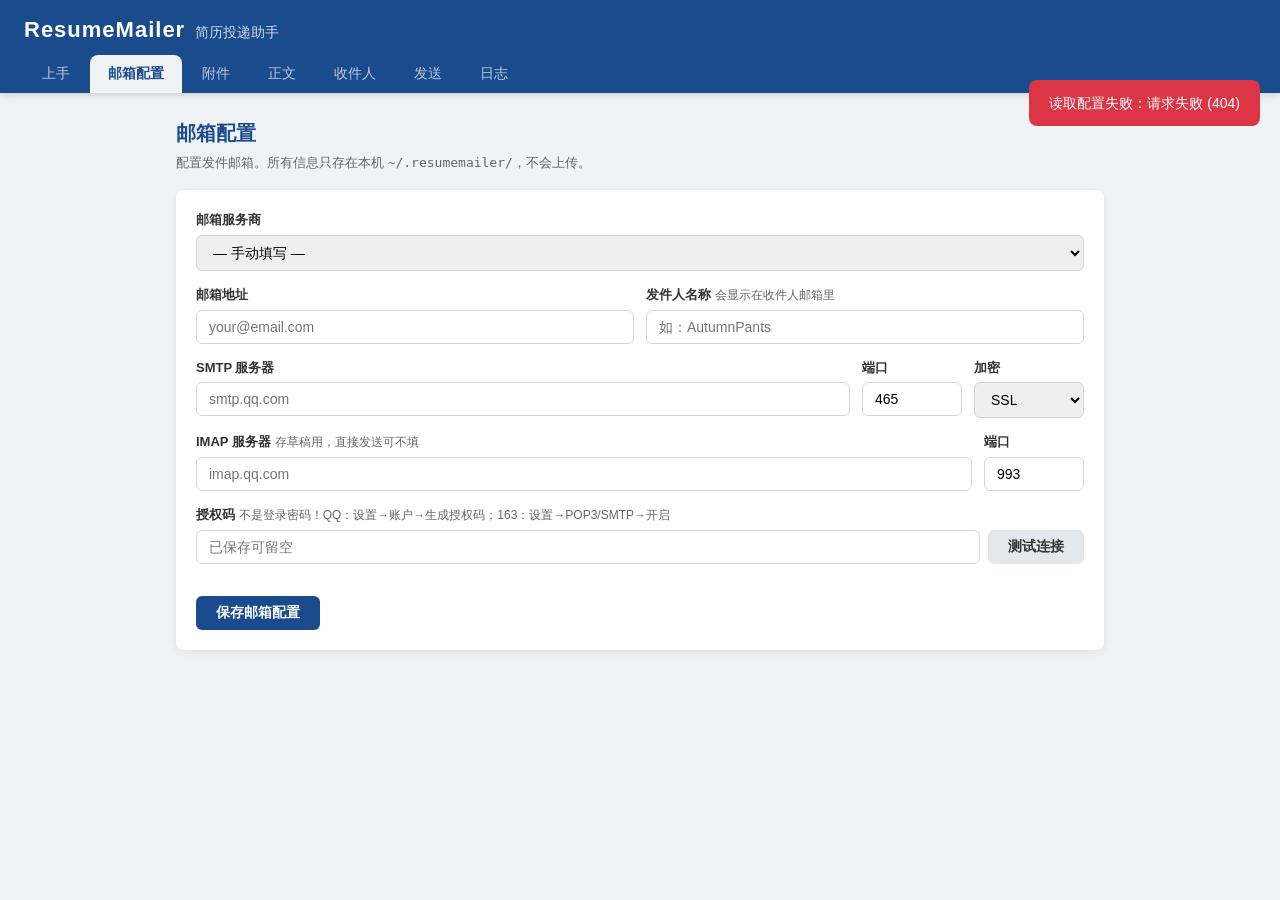
==== commit 0f552719: "chore: 收件人标签移到发送之前，上手清单同步（v1.1.1）" ====
--- a/static/index.html
+++ b/static/index.html
@@ -17,9 +17,9 @@
     <nav class="tabs" id="tabNav">
       <button class="tab" data-tab="guide">上手</button>
       <button class="tab active" data-tab="config">邮箱配置</button>
-      <button class="tab" data-tab="recipients">收件人</button>
       <button class="tab" data-tab="attachments">附件</button>
       <button class="tab" data-tab="body">正文</button>
+      <button class="tab" data-tab="recipients">收件人</button>
       <button class="tab" data-tab="send">发送</button>
       <button class="tab" data-tab="logs">日志</button>
     </nav>
